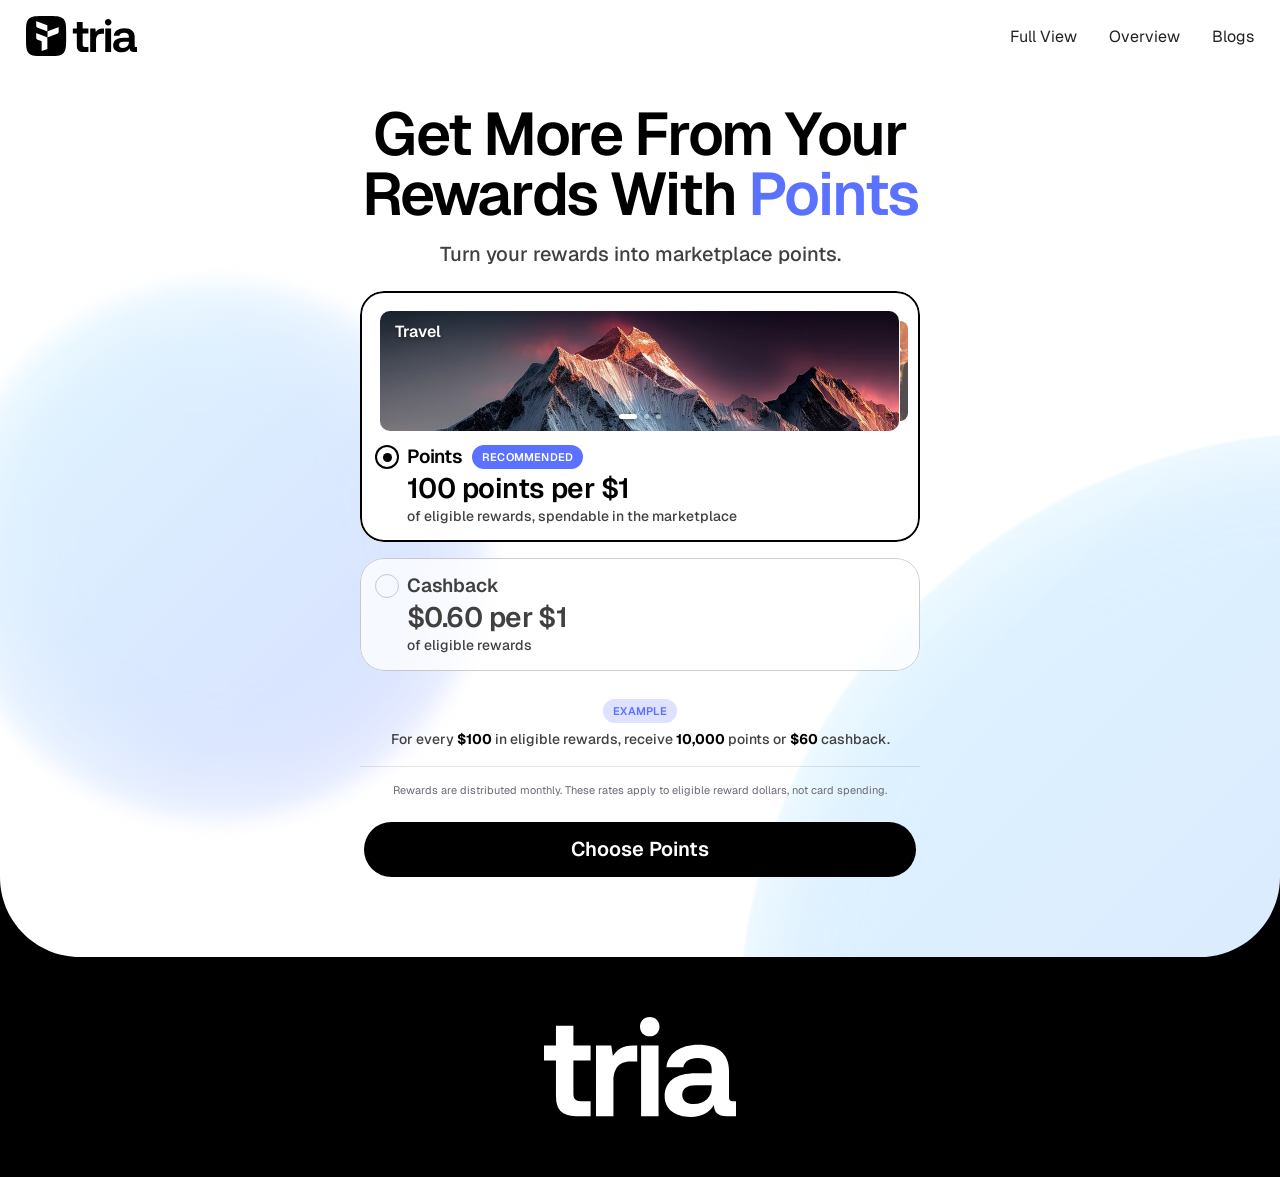
==== index.html @ fc8d7dd4 "Tria rewards payout flow — static implementation from Figma Five responsive pages built 1:1 from the" ====
<!DOCTYPE html>
<html lang="en">
<head>
<meta charset="utf-8">
<meta name="viewport" content="width=device-width, initial-scale=1">
<title>Tria — Choose how you receive your rewards</title>
<meta name="description" content="Turn your rewards into marketplace points or receive cashback.">
<link rel="preload" href="assets/fonts/Geist-SemiBold.woff2" as="font" type="font/woff2" crossorigin>
<link rel="preload" href="assets/fonts/Geist-Medium.woff2" as="font" type="font/woff2" crossorigin>
<link rel="stylesheet" href="assets/css/style.css?v=12">
</head>
<body data-choice="points">

  <div class="bg-layer" aria-hidden="true">
    <img class="bg bg--mobile" src="assets/img/bg-mobile.svg" alt="" width="1400" height="935">
    <img class="bg bg--desktop" src="assets/img/bg-desktop.svg" alt="" width="3000" height="2000">
  </div>

  <header class="header">
    <div class="header__inner">
      <a class="header__logo" href="#" aria-label="Tria — home">
        <img src="assets/img/logo-tria.svg" alt="Tria" width="58" height="21">
      </a>
      <nav class="menu" aria-label="Main">
        <a href="#">Full View</a>
        <a href="#">Overview</a>
        <a href="#">Blogs</a>
      </nav>
    </div>
  </header>

  <main>
    <section class="hero">
      <h1 class="hero__title" data-title>Get More From Your Rewards With <span class="accent">Points</span></h1>
      <p class="hero__sub" data-sub>Turn your rewards into marketplace points.</p>
    </section>

    <section class="content">
      <div class="options" role="radiogroup" aria-label="Reward payout method">

        <label class="option option--points is-selected" data-option="points">
          <input class="option__input" type="radio" name="payout" value="points" checked>

          <span class="tiles" data-gallery>
            <!-- previous slide, minimised + dimmed; hidden on the first slide, per Figma -->
            <span class="peek peek--prev" aria-hidden="true">
              <img src="assets/img/tile-travel.webp" alt="" data-peek="0">
              <img src="assets/img/tile-tickets.webp" alt="" data-peek="1">
              <img src="assets/img/tile-experiences.webp" alt="" data-peek="2">
            </span>

            <span class="tiles__strip">
              <span class="track" data-track>
                <span class="slide">
                  <img class="tile__photo" src="assets/img/tile-travel.webp" alt="Snow-capped mountain peaks at sunrise">
                  <span class="tile__label">Travel</span>
                </span>
                <span class="slide">
                  <img class="tile__photo" src="assets/img/tile-tickets.webp" alt="A crowd at a live concert">
                  <span class="tile__label">Tickets</span>
                </span>
                <span class="slide">
                  <img class="tile__photo" src="assets/img/tile-experiences.webp" alt="Loungers beside a lit poolside at dusk">
                  <span class="tile__label">Experiences</span>
                </span>
                <!-- clone of the first slide, so the wrap-around never jumps -->
                <span class="slide" aria-hidden="true">
                  <img class="tile__photo" src="assets/img/tile-travel.webp" alt="">
                  <span class="tile__label">Travel</span>
                </span>
              </span>

              <span class="tile__nav" aria-hidden="true">
                <i class="dot is-on"></i><i class="dot"></i><i class="dot"></i>
              </span>
            </span>

            <!-- next slide; hidden on the last slide, per Figma -->
            <span class="peek peek--next" aria-hidden="true">
              <img src="assets/img/tile-travel.webp" alt="" data-peek="0">
              <img src="assets/img/tile-tickets.webp" alt="" data-peek="1">
              <img src="assets/img/tile-experiences.webp" alt="" data-peek="2">
            </span>
          </span>

          <span class="option__row">
            <span class="radio" aria-hidden="true"></span>
            <span class="option__wrap">
              <span class="option__head">
                <span class="option__titleline">
                  <span class="option__title">Points</span>
                  <span class="tag tag--rec">Recommended</span>
                </span>
                <span class="option__rate">100 points per $1</span>
              </span>
              <span class="option__desc">of eligible rewards, spendable in the marketplace</span>
            </span>
          </span>
        </label>

        <label class="option option--cashback" data-option="cashback">
          <input class="option__input" type="radio" name="payout" value="cashback">
          <span class="option__row">
            <span class="radio" aria-hidden="true"></span>
            <span class="option__wrap">
              <span class="option__head">
                <span class="option__titleline">
                  <span class="option__title">Cashback</span>
                </span>
                <span class="option__rate">$0.60 per $1</span>
              </span>
              <span class="option__desc">of eligible rewards</span>
            </span>
          </span>
        </label>

      </div>

      <div class="secondary">
        <div class="example">
          <span class="tag tag--example">Example</span>
          <p class="example__text">For every <b>$100</b> in eligible rewards, receive <b>10,000</b> points or <b>$60</b> cashback.</p>
        </div>
        <div class="divider"></div>
        <p class="footnote">Rewards are distributed monthly. <br class="br-wide">These rates apply to eligible reward dollars, not card spending.</p>
      </div>
    </section>

    <section class="cta">
      <a class="btn btn--lg" href="confirmation-points.html" data-cta-link><span class="btn__label" data-cta>Choose Points</span></a>
    </section>
  </main>

  <footer class="footer">
    <div class="footer__notches" aria-hidden="true">
      <svg class="notch" viewBox="0 0 80 80" xmlns="http://www.w3.org/2000/svg"><path d="M0 0C0 44.1828 35.8172 80 80 80H0V0Z" fill="black"/></svg>
      <svg class="notch" viewBox="0 0 80 80" xmlns="http://www.w3.org/2000/svg"><path d="M80 0C80 44.1828 44.1828 80 0 80H80V0Z" fill="black"/></svg>
    </div>
    <div class="footer__bar">
      <img class="footer__mark" src="assets/img/wordmark-tria.svg" alt="Tria" width="58" height="30">
    </div>
  </footer>

  <script src="assets/js/app.js?v=12"></script>
</body>
</html>
---- assets/css/style.css ----
/* =========================================================
   Tria — rewards payout selection
   Figma: Tria rewards flow / UI  (node 1-389)
   Breakpoints: base = mobile 390, fluid to tablet 768,
                desktop overrides from 1000px.
   No scaling: containers flex, type and spacing stay fixed px.
   ========================================================= */

/* ---------- Fonts ---------- */
@font-face{font-family:Geist;src:url(../fonts/Geist-Regular.woff2) format("woff2");font-weight:400;font-style:normal;font-display:swap}
@font-face{font-family:Geist;src:url(../fonts/Geist-Medium.woff2) format("woff2");font-weight:500;font-style:normal;font-display:swap}
@font-face{font-family:Geist;src:url(../fonts/Geist-SemiBold.woff2) format("woff2");font-weight:600;font-style:normal;font-display:swap}
@font-face{font-family:Geist;src:url(../fonts/Geist-Bold.woff2) format("woff2");font-weight:700;font-style:normal;font-display:swap}

/* ---------- Tokens ---------- */
:root{
  --blue:#5b71ff;
  --ink:#000;
  --ink-soft:#404040;
  --ink-menu:#222323;
  --ink-foot:#6a6a75;
  --glass:rgba(255,255,255,.75);
  --hairline:rgba(0,0,0,.2);
  --divider:rgba(0,0,0,.1);
  --r-card:24px;
  --r-tile:10px;
  --ease:cubic-bezier(.4,0,.2,1);
  --ease-pop:cubic-bezier(.34,1.42,.64,1);
  --t-state:.22s;      /* card / radio state change */
  --t-copy:.15s;       /* hero + CTA copy cross-fade */
  --t-resize:.24s;     /* headline height when the line count changes */
  --t-hover:.18s;      /* hover lift / press */
  --t-slide:.55s;      /* gallery slide */
  --ease-slide:cubic-bezier(.65,0,.35,1);
  --t-modal:.3s;       /* scrim + sheet */
}

/* ---------- Reset ---------- */
*,*::before,*::after{box-sizing:border-box}
html{-webkit-text-size-adjust:100%}
body{
  margin:0;
  position:relative;
  display:flex;
  flex-direction:column;
  min-height:100vh;
  min-height:100dvh;               /* mobile browsers, minus the chrome */
  background:#fff;
  color:var(--ink);
  font-family:Geist,system-ui,-apple-system,"Segoe UI",sans-serif;
  font-weight:500;
  -webkit-font-smoothing:antialiased;
  -moz-osx-font-smoothing:grayscale;
  overflow-x:hidden;
}
.header,main,.footer{flex:none}
/* On a short page the leftover space under the footer carries the footer's
   black rather than the page white. Collapses to nothing once content fills
   the viewport, so it never adds scroll. */
body::after{
  content:"";
  flex:1 0 auto;
  width:100%;
  background:var(--ink);
  position:relative;
  z-index:1;
}
h1,h2,h3,p{margin:0}
img,svg{display:block}
a{color:inherit;text-decoration:none}
button{font:inherit;color:inherit}

/* ---------- Background blobs ---------- */
.bg-layer{position:absolute;inset:0;overflow:hidden;z-index:0;pointer-events:none}
.bg{position:absolute;top:0;left:50%;transform:translateX(-50%);max-width:none}
.bg--mobile{width:1400px;height:935px}
.bg--desktop{width:3000px;height:2000px;display:none}

/* ---------- Header ---------- */
.header{
  position:sticky;top:0;z-index:20;
  width:100%;
  background:var(--glass);
  -webkit-backdrop-filter:blur(10px);
  backdrop-filter:blur(10px);
}
.header__inner{
  max-width:1280px;margin:0 auto;
  display:flex;align-items:center;justify-content:space-between;
  padding:16px 26px;
}
.header__logo img{width:58.1px;height:21.0251px}
.menu{display:flex;align-items:center;gap:9px;font-weight:400;font-size:11px;color:var(--ink-menu);white-space:nowrap}
.menu a{transition:color .15s var(--ease)}
.menu a:hover{color:var(--blue)}

/* ---------- Page flow above the background ---------- */
main,.footer{position:relative;z-index:1}

/* ---------- Hero ---------- */
.hero{
  max-width:700px;margin:0 auto;
  display:flex;flex-direction:column;align-items:center;gap:16px;
  padding:8px 20px 23px;
  text-align:center;
}
.hero__title{
  width:100%;
  font-weight:600;font-size:44px;line-height:1;letter-spacing:-1.32px;
  color:var(--ink);
  word-break:break-word;
}
.accent{color:var(--blue)}
.hero__sub{width:100%;font-weight:500;font-size:14px;line-height:1.4;color:var(--ink-soft)}

/* ---------- Content ---------- */
.content{
  max-width:600px;margin:0 auto;
  display:flex;flex-direction:column;align-items:center;gap:12px;
  padding:0 20px 24px;
}
.options{display:flex;flex-direction:column;gap:16px;width:100%}

/* ---------- Option card ----------
   Both states keep border:0 / padding:2px, so the inner layout never moves.
   Figma's 1px hairline and 2px selected border are drawn as stacked rings
   that cross-fade — border-width itself can't be animated without a jump. */
.option{
  position:relative;
  display:flex;flex-direction:column;align-items:flex-start;
  width:100%;
  padding:2px;                       /* = Figma 1px border + 1px pad, and 2px border */
  border:0;
  border-radius:var(--r-card);
  background:var(--glass);
  -webkit-backdrop-filter:blur(10px);
  backdrop-filter:blur(10px);
  overflow:hidden;
  cursor:pointer;
  -webkit-user-select:none;user-select:none;      /* the whole card is one hit target */
  box-shadow:0 0 0 rgba(0,0,0,0);
  transition:background-color var(--t-state) var(--ease),
             box-shadow var(--t-hover) var(--ease),
             transform var(--t-hover) var(--ease);
}
.option *{cursor:inherit}
.option img{-webkit-user-drag:none;pointer-events:none}   /* photos must not start a drag */
.option::before,
.option::after{
  content:"";
  position:absolute;inset:0;z-index:2;
  border-radius:inherit;pointer-events:none;
  transition:opacity var(--t-state) var(--ease),border-color var(--t-state) var(--ease);
}
.option::before{border:1px solid var(--hairline);opacity:1}   /* resting hairline */
.option::after{border:2px solid var(--ink);opacity:0}         /* selected ring */
.option.is-selected{background:#fff}
.option.is-selected::before{opacity:0}
.option.is-selected::after{opacity:1}

/* Hover / press — only on a card you can actually pick. Once an option is
   selected it is inert: no lift, no shadow, no pointer. The gallery inside it
   stays live (click advances it, hover pauses it), so it keeps its cursor.
   Deliberately NOT wrapped in @media (hover:hover): hybrid touch laptops report
   hover:none and would lose the affordance entirely. */
.option:not(.is-selected):hover{
  box-shadow:0 10px 28px rgba(0,0,0,.15);
  transform:translateY(-2px);
}
.option:not(.is-selected):hover::before{border-color:rgba(0,0,0,.45)}
.option:not(.is-selected):active{
  box-shadow:0 2px 6px rgba(0,0,0,.12);
  transform:translateY(0);
  transition-duration:.08s;
}
.option.is-selected{cursor:default}
.option.is-selected .tiles{cursor:pointer}
.option__input{position:absolute;opacity:0;width:0;height:0;pointer-events:none}
.option:has(.option__input:focus-visible){outline:2px solid var(--blue);outline-offset:3px}

/* ---------- Photo gallery ----------
   Figma geometry: strip inset 18 / 19, 120 tall; the neighbouring slides show as
   8x100 slivers inset 9 (left) and 10 (right), dimmed to 75%. */
.tiles{position:relative;display:block;width:100%;height:138px;flex:none}
.tiles__strip{
  position:absolute;left:18px;right:19px;top:18px;height:120px;
  border-radius:var(--r-tile);
  overflow:hidden;
  background:#eee;
}
/* Grid columns at 100% overflow the track, so one -100% step == one slide.
   transform is set from JS, not from a custom property inside calc(): an
   unregistered custom property doesn't interpolate, so that version jumped. */
.track{
  display:grid;grid-auto-flow:column;grid-auto-columns:100%;
  width:100%;height:100%;
  transform:translateX(0);
  transition:transform var(--t-slide) var(--ease-slide);
}
.track.is-snapping{transition:none}
.slide{position:relative;display:block;height:120px;overflow:hidden;background:#eee}
.tile__photo{position:absolute;inset:0;width:100%;height:100%;object-fit:cover;max-width:none}
.tile__label{
  position:absolute;left:15px;top:12px;
  font-weight:600;font-size:16px;line-height:1.1;color:#fff;white-space:nowrap;
  text-shadow:0 2px 4px rgba(0,0,0,.4);
}
.tile__nav{
  position:absolute;bottom:0;left:calc(50% + .5px);transform:translateX(-50%);
  display:flex;align-items:center;gap:7px;
  padding:0 12px 12px;
  filter:drop-shadow(0 2px 2px rgba(0,0,0,.5));
  z-index:1;
}
.dot{
  display:block;width:5px;height:5px;border-radius:100px;
  background:rgba(255,255,255,.5);
  transition:width var(--t-slide) var(--ease-slide),background-color var(--t-slide) var(--ease);
}
.dot.is-on{width:18px;background:#fff}

/* Slivers. All three photos are stacked and cross-faded, so no src swap flashes. */
.peek{
  position:absolute;top:28px;width:8px;height:100px;
  background:#eee;overflow:hidden;
  opacity:.75;
  transition:opacity var(--t-slide) var(--ease);
}
.peek--prev{left:9px;border-radius:var(--r-tile) 0 0 var(--r-tile)}
.peek--next{right:10px;border-radius:0 var(--r-tile) var(--r-tile) 0}
.peek.is-empty{opacity:0}
.peek img{
  position:absolute;inset:0;width:100%;height:100%;object-fit:cover;max-width:none;
  opacity:0;
  transition:opacity var(--t-slide) var(--ease);
}
.peek img.is-on{opacity:1}

/* radio row */
.option__row{display:flex;align-items:flex-start;gap:8px;width:100%;padding:14px 18px 13px 13px}
.radio{
  position:relative;flex:none;width:24px;height:24px;border-radius:50%;
  box-shadow:inset 0 0 0 0 rgba(0,0,0,0);
  transition:box-shadow var(--t-state) var(--ease);
}
.radio::before{                       /* resting hairline ring */
  content:"";position:absolute;inset:0;border-radius:50%;
  border:1px solid var(--hairline);
  transition:opacity var(--t-state) var(--ease);
}
.radio::after{                        /* the dot */
  content:"";position:absolute;left:50%;top:50%;width:9px;height:9px;
  margin:-4.5px 0 0 -4.5px;border-radius:50%;background:var(--ink);
  opacity:0;transform:scale(.2);
  transition:opacity .16s var(--ease),transform .24s var(--ease-pop);
}
.option.is-selected .radio{box-shadow:inset 0 0 0 2px var(--ink)}
.option.is-selected .radio::before{opacity:0}
.option.is-selected .radio::after{opacity:1;transform:scale(1)}
.option__wrap{display:flex;flex-direction:column;align-items:center;gap:4px;flex:1 0 0;min-width:0}
.option__head{display:flex;flex-direction:column;align-items:flex-start;gap:5px;width:100%}
.option__titleline{display:flex;align-items:center;gap:9px;height:24px;width:100%}
.option__title{
  font-weight:600;font-size:19px;line-height:1.1;letter-spacing:-.19px;
  color:var(--ink-soft);white-space:nowrap;
  transition:color var(--t-state) var(--ease);
}
.option__rate{
  width:100%;
  font-weight:600;font-size:28px;line-height:1.05;letter-spacing:-.56px;
  color:var(--ink-soft);word-break:break-word;
  transition:color var(--t-state) var(--ease);
}
.option.is-selected .option__title,
.option.is-selected .option__rate{color:var(--ink)}
.option__desc{width:100%;font-weight:500;font-size:14px;line-height:1.4;color:var(--ink-soft)}

/* ---------- Tags ---------- */
.tag{
  display:inline-flex;align-items:flex-start;flex:none;
  padding:7px 10px 6px;border-radius:999px;
  font-weight:600;font-size:11px;line-height:1;letter-spacing:.22px;
  text-transform:uppercase;white-space:nowrap;
}
.tag--rec{background:var(--blue);color:#fff}
.tag--example,.tag--soft{background:rgba(91,113,255,.2);color:var(--blue)}

/* ---------- Secondary ---------- */
.secondary{display:flex;flex-direction:column;align-items:center;gap:16px;width:100%}
.example{
  display:flex;flex-direction:column;align-items:center;gap:7px;
  width:100%;padding-top:16px;border-radius:20px;overflow:hidden;
}
.example__text{
  width:100%;text-align:center;
  font-weight:500;font-size:14px;line-height:1.4;color:var(--ink-soft);
  word-break:break-word;
}
.example__text b{font-weight:700;color:var(--ink)}
.divider{width:100%;height:1px;background:var(--divider)}
.footnote{
  width:100%;text-align:center;
  font-weight:400;font-size:11px;line-height:1.4;color:var(--ink-foot);
}

/* ---------- CTA ---------- */
.cta{max-width:600px;margin:0 auto;padding:0 24px;display:flex;flex-direction:column;align-items:center}
.btn{
  width:100%;
  display:flex;align-items:center;justify-content:center;
  padding:17px 24px 18px;
  border:0;border-radius:999px;background:var(--ink);color:#fff;
  font-weight:600;font-size:16px;line-height:1;
  white-space:nowrap;cursor:pointer;
  transition:background-color .16s var(--ease),transform .16s var(--ease);
}
.btn:hover{background:#1c1c1c}
.btn:active{transform:scale(.99)}
.btn:focus-visible{outline:2px solid var(--blue);outline-offset:3px}

/* ---------- Footer ---------- */
.footer{display:flex;flex-direction:column;align-items:center;width:100%;overflow:hidden}
.footer__notches{display:flex;justify-content:space-between;width:100%;height:40px}
.notch{width:40px;height:40px;flex:none}
.footer__bar{
  display:flex;flex-direction:column;align-items:center;justify-content:center;
  width:100%;padding:30px 0;background:var(--ink);
}
.footer__mark{width:57.6439px;height:30px}

/* =========================================================
   Flow pages — confirmation + returning-user preference
   ========================================================= */
.content--flow{gap:25px}
.stack{display:flex;flex-direction:column;gap:16px;width:100%}

/* "What happens next" */
.next{display:flex;flex-direction:column;gap:12px;width:100%}
.next__title{
  width:100%;
  font-weight:600;font-size:28px;line-height:1.05;letter-spacing:-.56px;color:var(--ink);
}
.step{display:flex;align-items:flex-start;gap:9px;width:100%}
.step__num{
  flex:none;display:flex;align-items:center;justify-content:center;
  width:28px;height:28px;border-radius:999px;
  background:rgba(91,113,255,.2);color:var(--blue);
  font-weight:600;font-size:14px;line-height:1;letter-spacing:.28px;
  margin-bottom:4px;             /* Figma pads 4px under the numeral's box */
}
.step__text{
  flex:1 0 0;min-width:0;padding-top:4px;
  font-weight:500;font-size:14px;line-height:1.4;color:var(--ink-soft);
}

/* label / value rows, used in the status card and in the modal */
.row{display:flex;align-items:flex-start;gap:4px;width:100%;font-size:14px;line-height:1.4}
.row__label{flex:1 0 0;min-width:0;font-weight:500;color:var(--ink-soft)}
.row__value{flex:none;white-space:nowrap;font-weight:600;color:var(--ink)}
.row__value--accent{color:var(--blue)}

/* the active-preference card (returning user) */
.status{width:100%;border:2px solid var(--ink);border-radius:var(--r-card);background:#fff;overflow:hidden}
.status__wrap{display:flex;flex-direction:column;gap:10px;width:100%;padding:14px 18px 13px}
.status__head{display:flex;flex-direction:column;gap:4px;width:100%}
.status__lines{display:flex;flex-direction:column;gap:5px;width:100%}
.status__titleline{display:flex;align-items:center;gap:9px;height:24px;width:100%}
.status__name{
  flex:1 0 0;min-width:0;
  font-weight:600;font-size:19px;line-height:1.1;letter-spacing:-.19px;color:var(--ink);
}
.status__rate{
  width:100%;
  font-weight:600;font-size:28px;line-height:1.05;letter-spacing:-.56px;color:var(--ink);
}
.status__desc{width:100%;font-weight:500;font-size:14px;line-height:1.4;color:var(--ink-soft)}

/* the "Prefer X instead?" glass card */
.promo{
  width:100%;padding:1px;
  border:1px solid var(--hairline);border-radius:var(--r-card);
  background:var(--glass);
  -webkit-backdrop-filter:blur(10px);backdrop-filter:blur(10px);
  overflow:hidden;
}
.promo__wrap{display:flex;flex-direction:column;gap:13px;width:100%;padding:14px 18px 13px}
.promo__head{display:flex;flex-direction:column;gap:4px;width:100%}
.promo__titleline{display:flex;flex-wrap:wrap;align-items:center;gap:8px 9px;width:100%}
.promo__title{
  font-weight:600;font-size:19px;line-height:1.1;letter-spacing:-.19px;color:var(--ink);
}
.promo__title--block{width:100%}
.promo__title--inline{white-space:nowrap}
.promo__body{width:100%;font-weight:500;font-size:14px;line-height:1.4;color:var(--ink-soft)}
.promo__body b{font-weight:700;color:var(--ink)}

/* button variants — all sit on the same 15/16 vertical rhythm as Figma */
.btn--outline,.btn--blue,.btn--white,.btn--ghost{font-weight:500;padding:15px 24px 16px}
.btn--outline{background:transparent;color:var(--ink);border:1.5px solid var(--ink)}
.btn--outline:hover{background:rgba(0,0,0,.05)}
.btn--blue{background:var(--blue);color:#f3faff}
.btn--blue:hover{background:#4a61ff}
.btn--white{background:#fff;color:var(--ink)}
.btn--white:hover{background:#ececec}
.btn--ghost{background:transparent;color:#fff;border:1.5px solid #fff}
.btn--ghost:hover{background:rgba(255,255,255,.12)}

/* ---------- Confirm-change modal ----------
   Bottom sheet below 1000px (with the Figma grabber), centred dialog above it
   (with the close button). Both are the same black card. */
.modal{
  position:fixed;inset:0;z-index:40;
  display:flex;align-items:flex-end;justify-content:center;
  padding:20px;
  visibility:hidden;
  transition:visibility 0s linear var(--t-modal);
}
body.is-modal .modal{visibility:visible;transition:visibility 0s}
.scrim{
  position:absolute;inset:0;
  background:rgba(255,255,255,.5);
  -webkit-backdrop-filter:blur(10px);backdrop-filter:blur(10px);
  opacity:0;
  transition:opacity var(--t-modal) var(--ease);
}
body.is-modal .scrim{opacity:1}
.sheet{
  position:relative;
  display:flex;flex-direction:column;align-items:center;
  width:100%;max-width:560px;
  background:var(--ink);border:2px solid var(--ink);border-radius:var(--r-card);
  overflow:hidden;
  opacity:0;transform:translateY(28px);
  transition:opacity var(--t-modal) var(--ease),transform var(--t-modal) var(--ease-slide);
}
body.is-modal .sheet{opacity:1;transform:translateY(0)}
.sheet__grab{
  display:block;flex:none;
  width:40px;height:4px;margin-top:8px;
  border-radius:2px;background:rgba(255,255,255,.24);
}
.sheet__close{display:none}
.sheet__wrap{display:flex;flex-direction:column;gap:10px;width:100%;padding:14px 18px 13px}
.sheet__head{display:flex;flex-direction:column;gap:4px;width:100%}
.sheet__titleline{display:flex;align-items:center;gap:9px;min-height:24px;width:100%}
.sheet__title{
  font-weight:600;font-size:19px;line-height:1.1;letter-spacing:-.19px;color:#fff;
  white-space:nowrap;
}
.sheet__body{width:100%;font-weight:500;font-size:14px;line-height:1.4;color:rgba(255,255,255,.75)}
.sheet__body b{font-weight:700;color:#fff}
.sheet .divider{background:rgba(255,255,255,.2)}
.sheet .row__label{color:rgba(255,255,255,.75)}
.sheet .row__value{color:#fff}
.sheet .row__value--accent{color:var(--blue)}
.sheet__buttons{display:flex;flex-direction:column;gap:12px;width:100%;padding-top:10px}

/* ---------- Copy cross-fade when the choice changes ----------
   The headline can change line count, so its height is animated too;
   overflow is only clipped for the length of that resize. */
.hero__title,.hero__sub,.btn__label{
  transition:opacity var(--t-copy) var(--ease),transform var(--t-copy) var(--ease);
}
.btn__label{display:block}
body.is-swapping .hero__title,
body.is-swapping .hero__sub,
body.is-swapping .btn__label{opacity:0;transform:translateY(-6px)}
.hero__title.is-resizing{
  overflow:hidden;
  transition:opacity var(--t-copy) var(--ease),transform var(--t-copy) var(--ease),
             height var(--t-resize) var(--ease);
}

/* =========================================================
   Desktop — from 1000px
   ========================================================= */
@media (min-width:1000px){
  .bg--mobile{display:none}
  .bg--desktop{display:block}

  .header__inner{padding:16px 26px}
  .header__logo img{width:110.667px;height:40.0479px}
  .menu{gap:32px;font-size:16px}

  .hero{padding:32px 20px 23px}
  .hero__title{font-size:60px;letter-spacing:-1.8px}
  .hero__sub{font-size:20px}

  .br-wide{display:none}

  .btn--lg{font-size:20px}

  /* modal becomes a centred dialog */
  .modal{align-items:center}
  .sheet__grab{display:none}
  .sheet__close{
    display:flex;align-items:center;justify-content:center;
    position:absolute;right:8px;top:8px;
    width:26px;height:26px;padding:0;
    border:0;border-radius:999px;background:#fff;
    cursor:pointer;
    transition:background-color var(--t-hover) var(--ease);
  }
  .sheet__close:hover{background:#ececec}
  .sheet__close svg{width:26px;height:26px}

  .footer__notches{height:80px}
  .notch{width:80px;height:80px}
  .footer__bar{padding:60px 0}
  .footer__mark{width:192px;height:100px}
}

@media (prefers-reduced-motion:reduce){
  *{transition-duration:.01ms !important}
}
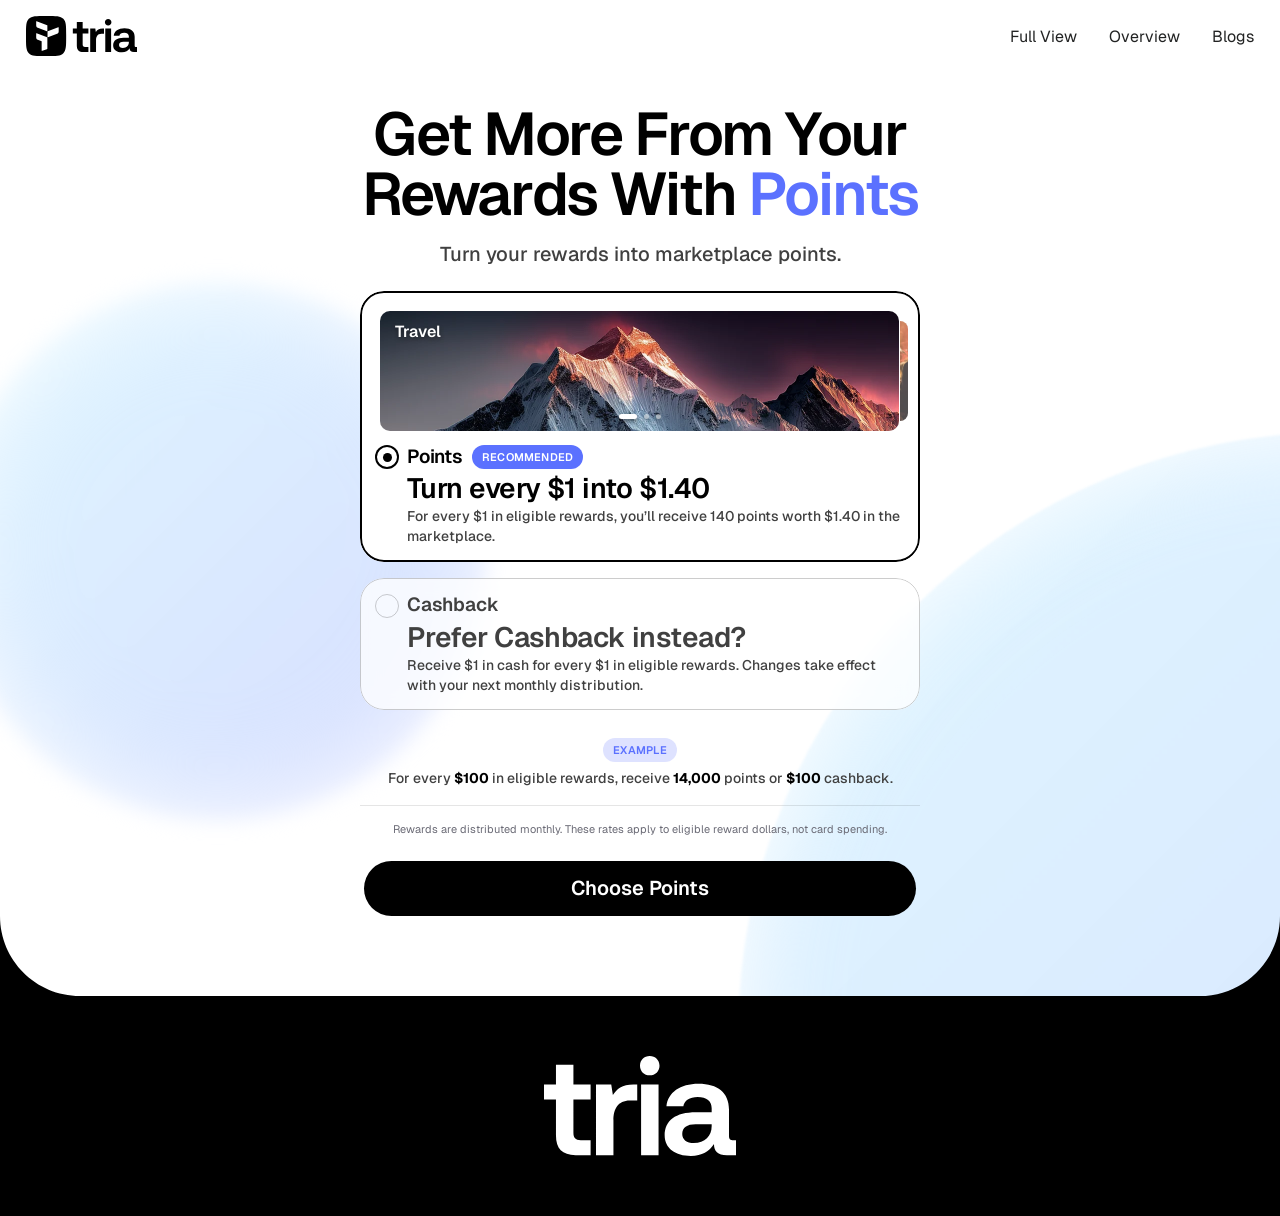
==== commit 3a567dce: "Update copy to the new rates from Figma Points is now 140 points per $1 (worth $1.40); Cashback is $" ====
--- a/index.html
+++ b/index.html
@@ -7,7 +7,7 @@
 <meta name="description" content="Turn your rewards into marketplace points or receive cashback.">
 <link rel="preload" href="assets/fonts/Geist-SemiBold.woff2" as="font" type="font/woff2" crossorigin>
 <link rel="preload" href="assets/fonts/Geist-Medium.woff2" as="font" type="font/woff2" crossorigin>
-<link rel="stylesheet" href="assets/css/style.css?v=12">
+<link rel="stylesheet" href="assets/css/style.css?v=17">
 </head>
 <body data-choice="points">
 
@@ -91,9 +91,9 @@
                   <span class="option__title">Points</span>
                   <span class="tag tag--rec">Recommended</span>
                 </span>
-                <span class="option__rate">100 points per $1</span>
+                <span class="option__rate">Turn every $1 into $1.40</span>
               </span>
-              <span class="option__desc">of eligible rewards, spendable in the marketplace</span>
+              <span class="option__desc">For every $1 in eligible rewards, you&rsquo;ll receive 140 points worth $1.40 in the marketplace.</span>
             </span>
           </span>
         </label>
@@ -107,9 +107,9 @@
                 <span class="option__titleline">
                   <span class="option__title">Cashback</span>
                 </span>
-                <span class="option__rate">$0.60 per $1</span>
+                <span class="option__rate">Prefer Cashback instead?</span>
               </span>
-              <span class="option__desc">of eligible rewards</span>
+              <span class="option__desc">Receive $1 in cash for every $1 in eligible rewards. Changes take effect with your next monthly distribution.</span>
             </span>
           </span>
         </label>
@@ -119,7 +119,7 @@
       <div class="secondary">
         <div class="example">
           <span class="tag tag--example">Example</span>
-          <p class="example__text">For every <b>$100</b> in eligible rewards, receive <b>10,000</b> points or <b>$60</b> cashback.</p>
+          <p class="example__text">For every <b>$100</b> in eligible rewards, receive <b>14,000</b> points or <b>$100</b> cashback.</p>
         </div>
         <div class="divider"></div>
         <p class="footnote">Rewards are distributed monthly. <br class="br-wide">These rates apply to eligible reward dollars, not card spending.</p>
@@ -141,6 +141,6 @@
     </div>
   </footer>
 
-  <script src="assets/js/app.js?v=12"></script>
+  <script src="assets/js/app.js?v=17"></script>
 </body>
 </html>
--- a/assets/css/style.css
+++ b/assets/css/style.css
@@ -181,7 +181,7 @@
 /* ---------- Photo gallery ----------
    Figma geometry: strip inset 18 / 19, 120 tall; the neighbouring slides show as
    8x100 slivers inset 9 (left) and 10 (right), dimmed to 75%. */
-.tiles{position:relative;display:block;width:100%;height:138px;flex:none}
+.tiles{position:relative;display:block;width:100%;height:138px;flex:none;touch-action:pan-y}
 .tiles__strip{
   position:absolute;left:18px;right:19px;top:18px;height:120px;
   border-radius:var(--r-tile);
@@ -197,7 +197,7 @@
   transform:translateX(0);
   transition:transform var(--t-slide) var(--ease-slide);
 }
-.track.is-snapping{transition:none}
+.track.is-snapping,.track.is-dragging{transition:none}
 .slide{position:relative;display:block;height:120px;overflow:hidden;background:#eee}
 .tile__photo{position:absolute;inset:0;width:100%;height:100%;object-fit:cover;max-width:none}
 .tile__label{
@@ -390,7 +390,7 @@
   font-weight:600;font-size:19px;line-height:1.1;letter-spacing:-.19px;color:var(--ink);
 }
 .promo__title--block{width:100%}
-.promo__title--inline{white-space:nowrap}
+.promo__title--inline{white-space:normal}   /* one line at 390 as in Figma; wraps rather than clips on narrower phones */
 .promo__body{width:100%;font-weight:500;font-size:14px;line-height:1.4;color:var(--ink-soft)}
 .promo__body b{font-weight:700;color:var(--ink)}
 
@@ -431,9 +431,11 @@
   background:var(--ink);border:2px solid var(--ink);border-radius:var(--r-card);
   overflow:hidden;
   opacity:0;transform:translateY(28px);
+  touch-action:none;                 /* the sheet handles the vertical drag itself */
   transition:opacity var(--t-modal) var(--ease),transform var(--t-modal) var(--ease-slide);
 }
 body.is-modal .sheet{opacity:1;transform:translateY(0)}
+.sheet.is-dragging{transition:none}
 .sheet__grab{
   display:block;flex:none;
   width:40px;height:4px;margin-top:8px;
@@ -492,6 +494,7 @@
 
   /* modal becomes a centred dialog */
   .modal{align-items:center}
+  .sheet{touch-action:auto}
   .sheet__grab{display:none}
   .sheet__close{
     display:flex;align-items:center;justify-content:center;
